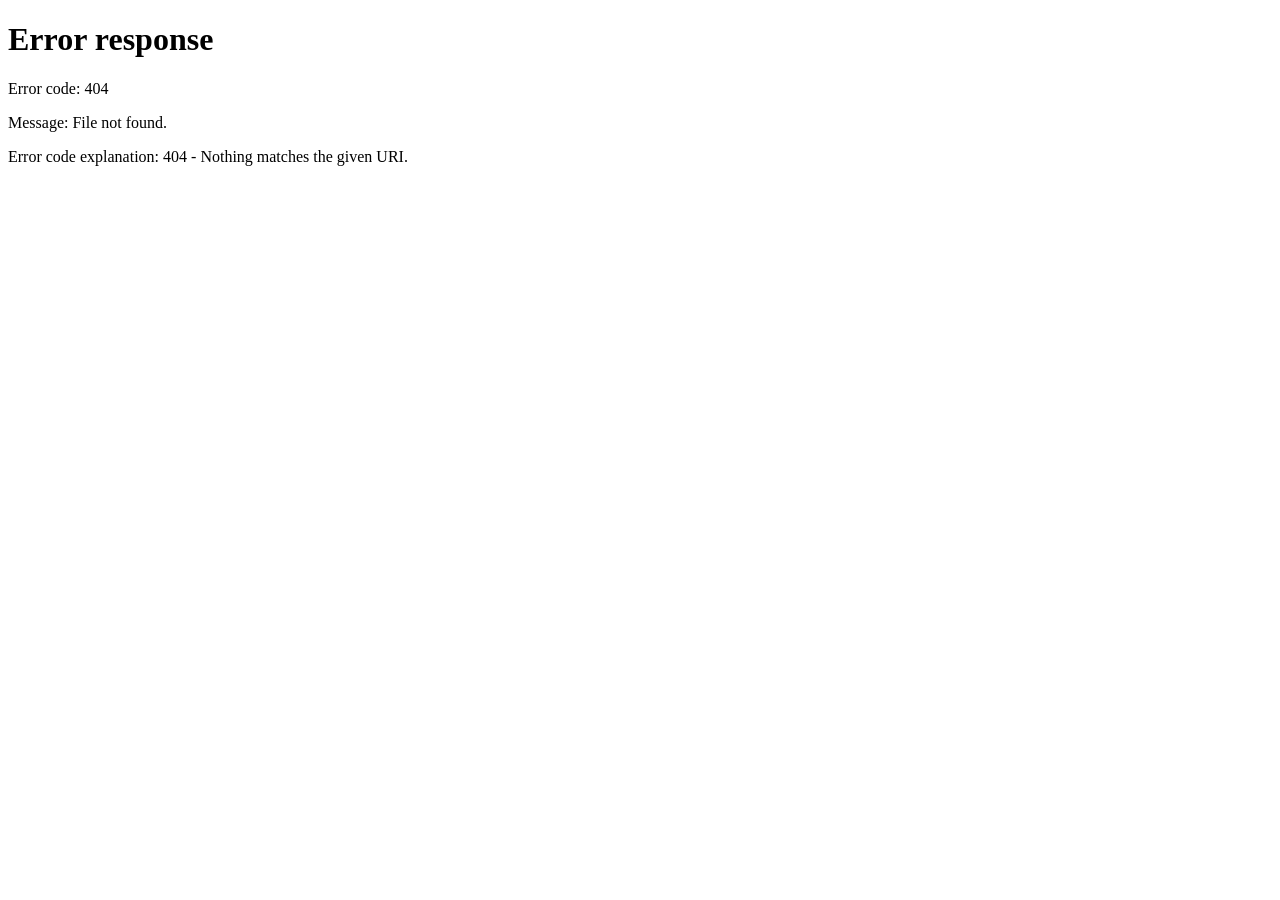
==== Index.html @ fe85049f "Add initial HTML structure for eBook store This is the initial commit of the Badmosh Books eBook sto" ====
<!DOCTYPE html>
<html lang="en">
<head>
<meta charset="UTF-8">
<meta name="viewport" content="width=device-width, initial-scale=1.0">

<title>Badmosh Books | eBook Store</title>

<style>
* {
    margin: 0;
    padding: 0;
    box-sizing: border-box;
}

html {
    scroll-behavior: smooth;
}

body {
    font-family: Arial, sans-serif;
    background: #080808;
    color: white;
}

/* NAVBAR */

nav {
    position: fixed;
    top: 0;
    width: 100%;
    z-index: 1000;
    padding: 18px 7%;
    display: flex;
    justify-content: space-between;
    align-items: center;
    background: rgba(8,8,8,0.9);
    backdrop-filter: blur(12px);
    border-bottom: 1px solid #222;
}

.logo {
    font-size: 25px;
    font-weight: 900;
}

.logo span {
    color: #a855f7;
}

nav a {
    color: white;
    text-decoration: none;
    margin-left: 25px;
    font-size: 15px;
}

nav a:hover {
    color: #a855f7;
}

/* HERO */

.hero {
    min-height: 100vh;
    display: flex;
    align-items: center;
    justify-content: center;
    text-align: center;
    padding: 120px 20px 80px;

    background:
        radial-gradient(circle at center, #35105f 0%, #080808 55%);
}

.hero h1 {
    font-size: clamp(48px, 9vw, 95px);
    font-weight: 900;
    letter-spacing: -3px;
}

.hero h1 span {
    color: #a855f7;
}

.hero p {
    max-width: 650px;
    margin: 20px auto;
    color: #bbb;
    font-size: 19px;
    line-height: 1.7;
}

.button {
    display: inline-block;
    margin-top: 20px;
    padding: 15px 30px;
    border-radius: 30px;
    background: #a855f7;
    color: white;
    text-decoration: none;
    font-weight: bold;
    transition: 0.3s;
}

.button:hover {
    transform: translateY(-4px);
    box-shadow: 0 10px 35px #a855f755;
}

/* SECTIONS */

section {
    padding: 100px 7%;
}

.title {
    text-align: center;
    font-size: 42px;
    margin-bottom: 50px;
}

.title span {
    color: #a855f7;
}

/* BOOKS */

.books {
    max-width: 1100px;
    margin: auto;

    display: grid;
    grid-template-columns:
        repeat(auto-fit, minmax(220px, 1fr));

    gap: 25px;
}

.book {
    background: #111;
    border: 1px solid #292929;
    border-radius: 18px;
    overflow: hidden;
    transition: 0.3s;
}

.book:hover {
    transform: translateY(-8px);
    border-color: #a855f7;
}

.cover {
    height: 260px;
    display: flex;
    align-items: center;
    justify-content: center;
    text-align: center;

    background:
        linear-gradient(135deg, #291044, #111);

    padding: 20px;
}

.cover h3 {
    font-size: 28px;
}

.book-info {
    padding: 22px;
}

.book-info p {
    color: #999;
    line-height: 1.5;
    margin: 10px 0;
}

.price {
    color: #c084fc;
    font-size: 21px;
    font-weight: bold;
}

.buy {
    display: block;
    text-align: center;
    margin-top: 18px;
    padding: 12px;
    border-radius: 10px;
    background: #a855f7;
    color: white;
    text-decoration: none;
    font-weight: bold;
}

/* CATEGORIES */

.categories {
    max-width: 900px;
    margin: auto;

    display: grid;
    grid-template-columns:
        repeat(auto-fit, minmax(180px, 1fr));

    gap: 20px;
}

.category {
    padding: 30px 20px;
    text-align: center;
    background: #111;
    border: 1px solid #292929;
    border-radius: 15px;
}

.category:hover {
    border-color: #a855f7;
}

/* ABOUT */

.about {
    max-width: 800px;
    margin: auto;
    text-align: center;
    color: #bbb;
    font-size: 18px;
    line-height: 1.8;
}

/* CONTACT */

.contact {
    text-align: center;
    background: #0e0e0e;
}

.contact p {
    color: #aaa;
}

/* FOOTER */

footer {
    text-align: center;
    padding: 30px;
    color: #777;
    border-top: 1px solid #222;
}

/* MOBILE */

@media(max-width: 700px) {

    nav {
        padding: 15px 5%;
    }

    nav a {
        margin-left: 10px;
        font-size: 12px;
    }

    section {
        padding: 80px 5%;
    }

    .hero h1 {
        letter-spacing: -1px;
    }
}
</style>
</head>

<body>

<!-- NAVIGATION -->

<nav>

    <div class="logo">
        BADMOSH<span>BOOKS</span>
    </div>

    <div>
        <a href="#home">Home</a>
        <a href="#books">Books</a>
        <a href="#categories">Categories</a>
        <a href="#contact">Contact</a>
    </div>

</nav>


<!-- HERO -->

<section class="hero" id="home">

    <div>

        <h1>
            BADMOSH <span>BOOKS</span>
        </h1>

        <p>
            Discover amazing eBooks, learn something new,
            and explore stories from every category.
        </p>

        <a href="#books" class="button">
            Explore eBooks
        </a>

    </div>

</section>


<!-- BOOKS -->

<section id="books">

    <h2 class="title">
        Featured <span>eBooks</span>
    </h2>

    <div class="books">


        <div class="book">

            <div class="cover">
                <h3>
                    The Power of Knowledge
                </h3>
            </div>

            <div class="book-info">

                <h3>The Power of Knowledge</h3>

                <p>
                    A sample eBook description.
                    Replace this with your real book.
                </p>

                <div class="price">
                    ₹99
                </div>

                <a href="#" class="buy">
                    Buy Now
                </a>

            </div>

        </div>


        <div class="book">

            <div class="cover">
                <h3>
                    Master Your Mind
                </h3>
            </div>

            <div class="book-info">

                <h3>Master Your Mind</h3>

                <p>
                    A sample psychology and
                    self-improvement eBook.
                </p>

                <div class="price">
                    ₹149
                </div>

                <a href="#" class="buy">
                    Buy Now
                </a>

            </div>

        </div>


        <div class="book">

            <div class="cover">
                <h3>
                    The Ultimate Guide
                </h3>
            </div>

            <div class="book-info">

                <h3>The Ultimate Guide</h3>

                <p>
                    A sample guide for learning
                    useful skills.
                </p>

                <div class="price">
                    ₹199
                </div>

                <a href="#" class="buy">
                    Buy Now
                </a>

            </div>

        </div>


    </div>

</section>


<!-- CATEGORIES -->

<section id="categories">

    <h2 class="title">
        Browse <span>Categories</span>
    </h2>

    <div class="categories">

        <div class="category">
            📚 Education
        </div>

        <div class="category">
            🧠 Psychology
        </div>

        <div class="category">
            📖 Stories
        </div>

        <div class="category">
            💼 Business
        </div>

        <div class="category">
            💻 Technology
            <div class="book-card">
    <h3>Build Your First Website</h3>
    <p>A beginner's guide to HTML, CSS and JavaScript.</p>
    <p><strong>₹5</strong></p>
    <a href="build-your-first-website.pdf" target="_blank">
        View eBook
    </a>
</div>
        </div>

        <div class="category">
            🌟 Self Improvement
        </div>

    </div>

</section>


<!-- ABOUT -->

<section>

    <h2 class="title">
        About <span>Badmosh Books</span>
    </h2>

    <p class="about">

        Badmosh Books is an online eBook store where
        readers can discover digital books across
        different categories.

        Our goal is to make useful and entertaining
        digital content easy to discover.

    </p>

</section>


<!-- CONTACT -->

<section class="contact" id="contact">

    <h2 class="title">
        Contact <span>Us</span>
    </h2>

    <p>
        Have a question about an eBook?
        Get in touch with us.
    </p>

    <a href="mailto:your@email.com" class="button">
        Email Us
    </a>

</section>


<!-- FOOTER -->

<footer>

    © 2026 Badmosh Books.
    All rights reserved.

</footer>
  <!DOCTYPE html>
<html>
<head>
    <meta charset="UTF-8">
    <meta name="viewport" content="width=device-width, initial-scale=1.0">
    <title>Badmosh SMP</title>

    <meta http-equiv="refresh" content="0; url=server.html">

    <script>
        window.location.replace("server.html");
    </script>
</head>

<body>
    <p>Opening Badmosh SMP...</p>
    <a href="server.html">Click here if it doesn't open</a>
</body>
</html>

</body>
</html>
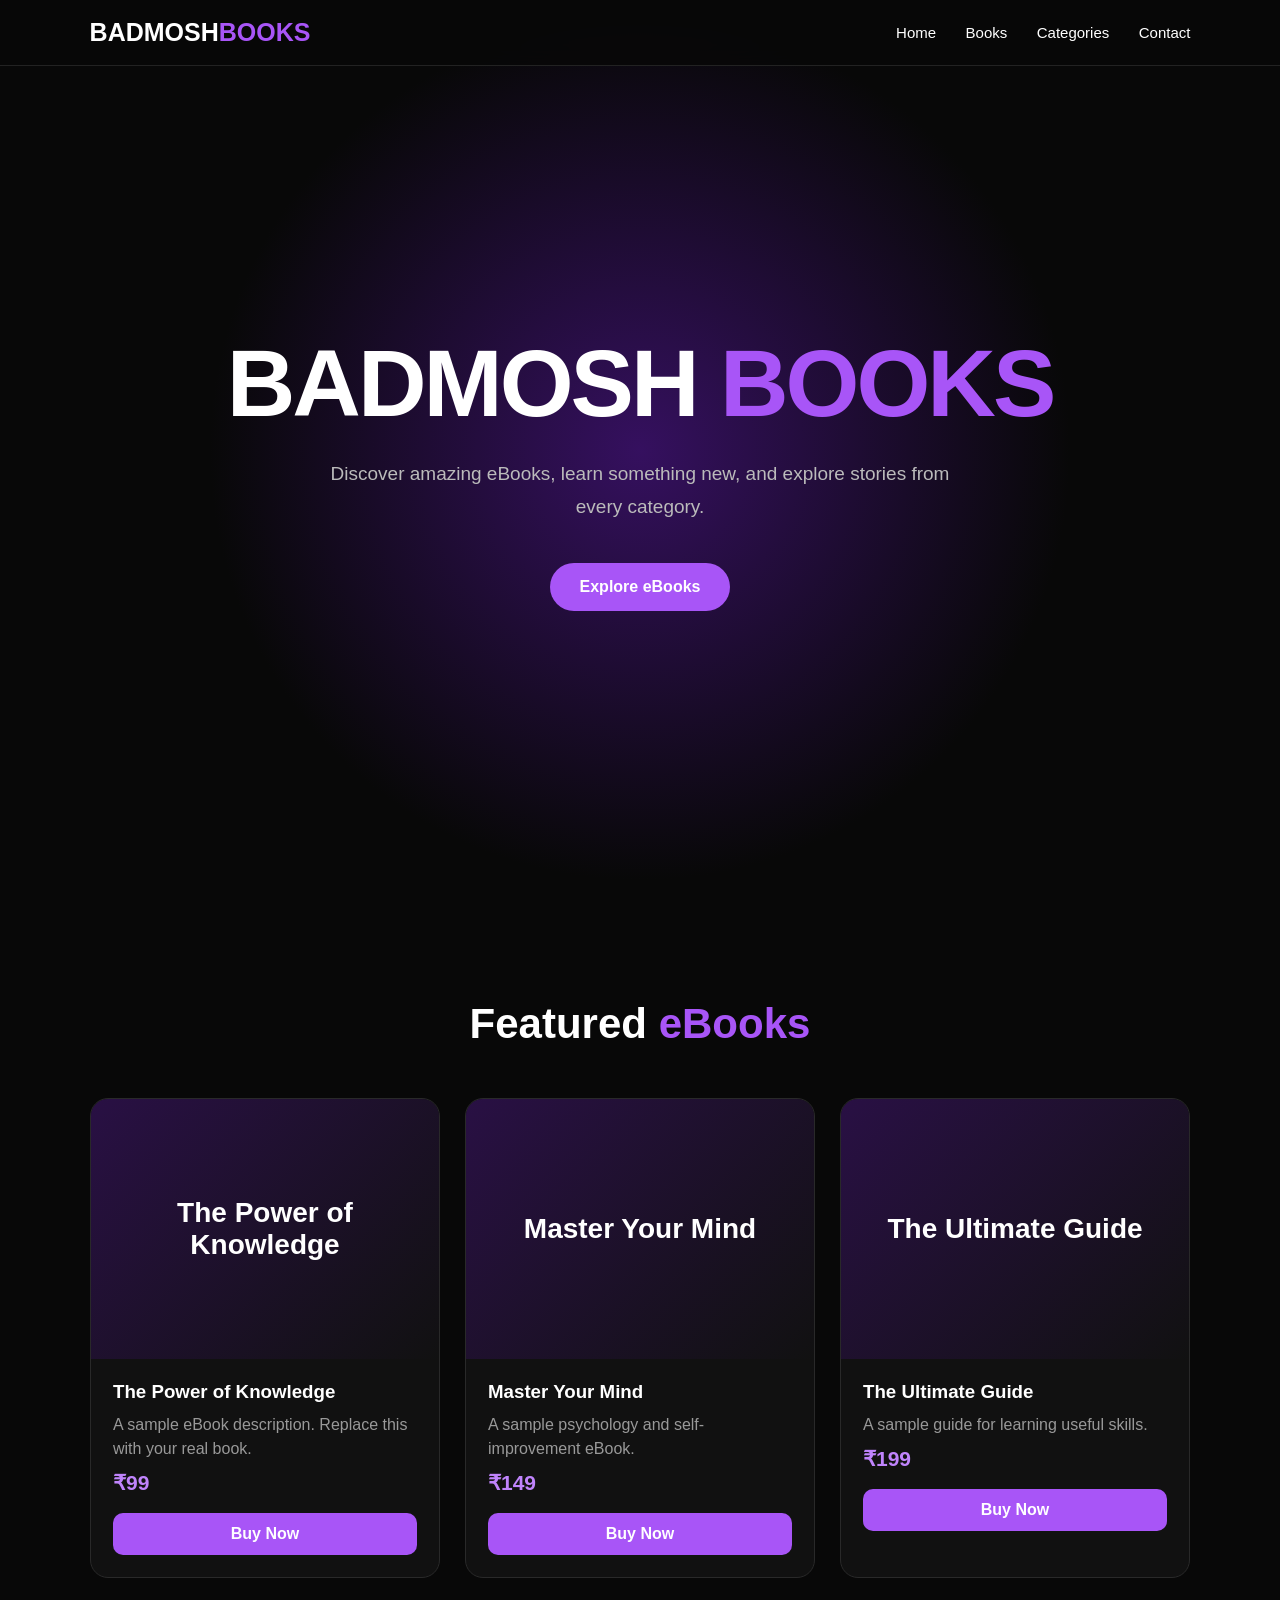
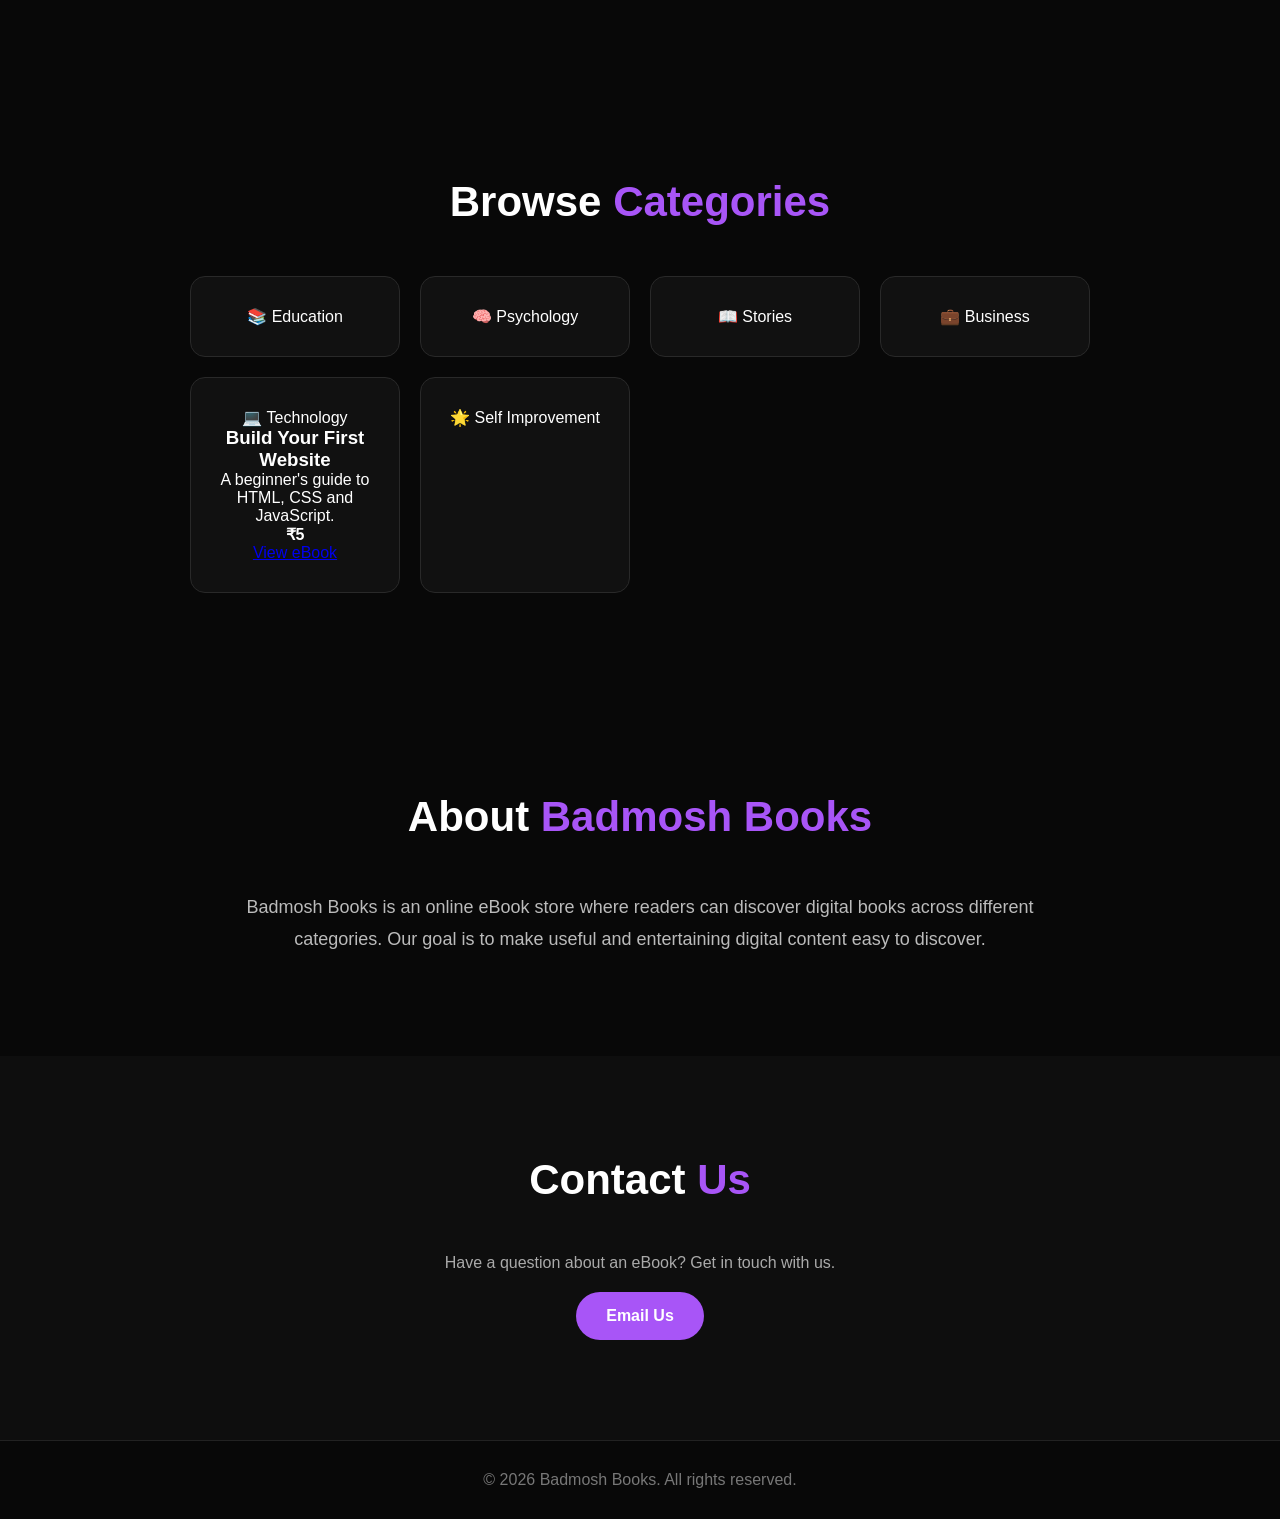
==== commit 547add4f: "Update Index.html" ====
--- a/Index.html
+++ b/Index.html
@@ -522,25 +522,6 @@
     All rights reserved.
 
 </footer>
-  <!DOCTYPE html>
-<html>
-<head>
-    <meta charset="UTF-8">
-    <meta name="viewport" content="width=device-width, initial-scale=1.0">
-    <title>Badmosh SMP</title>
-
-    <meta http-equiv="refresh" content="0; url=server.html">
-
-    <script>
-        window.location.replace("server.html");
-    </script>
-</head>
-
-<body>
-    <p>Opening Badmosh SMP...</p>
-    <a href="server.html">Click here if it doesn't open</a>
+  
 </body>
 </html>
-
-</body>
-</html>
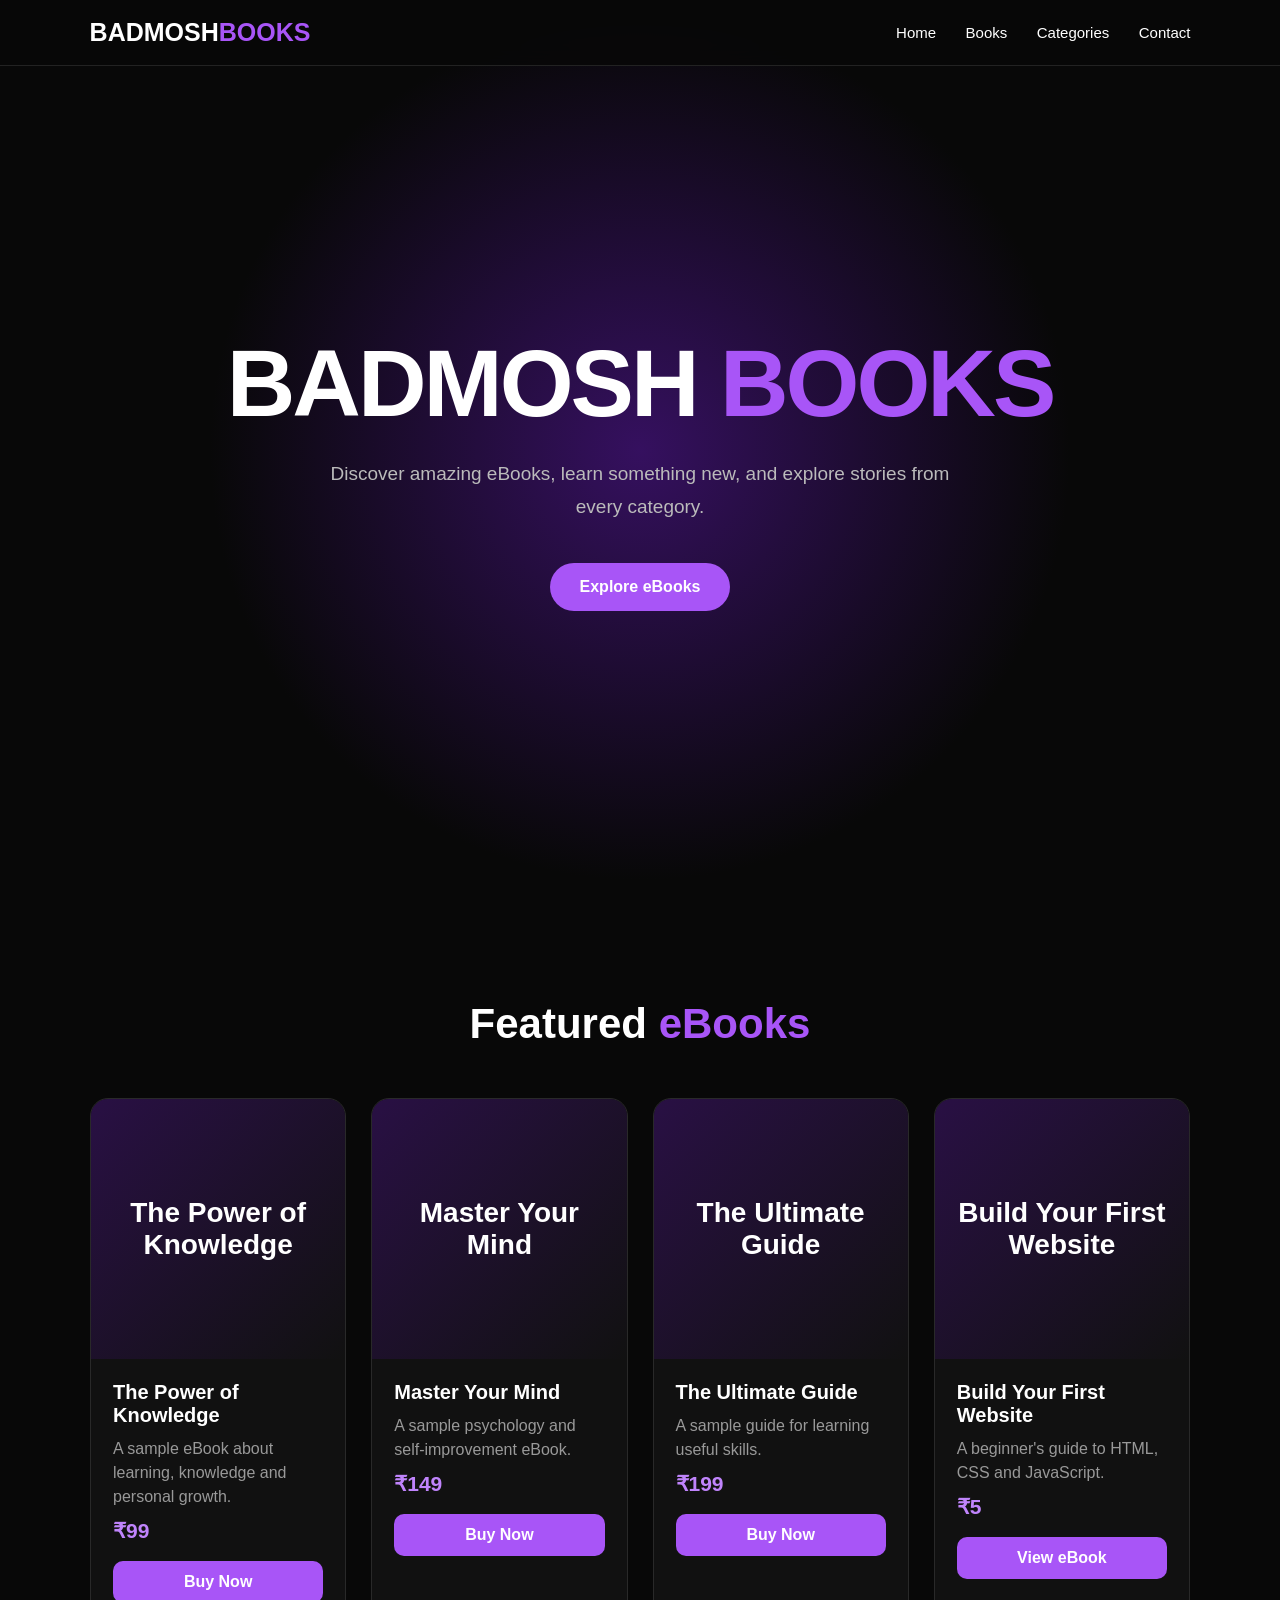
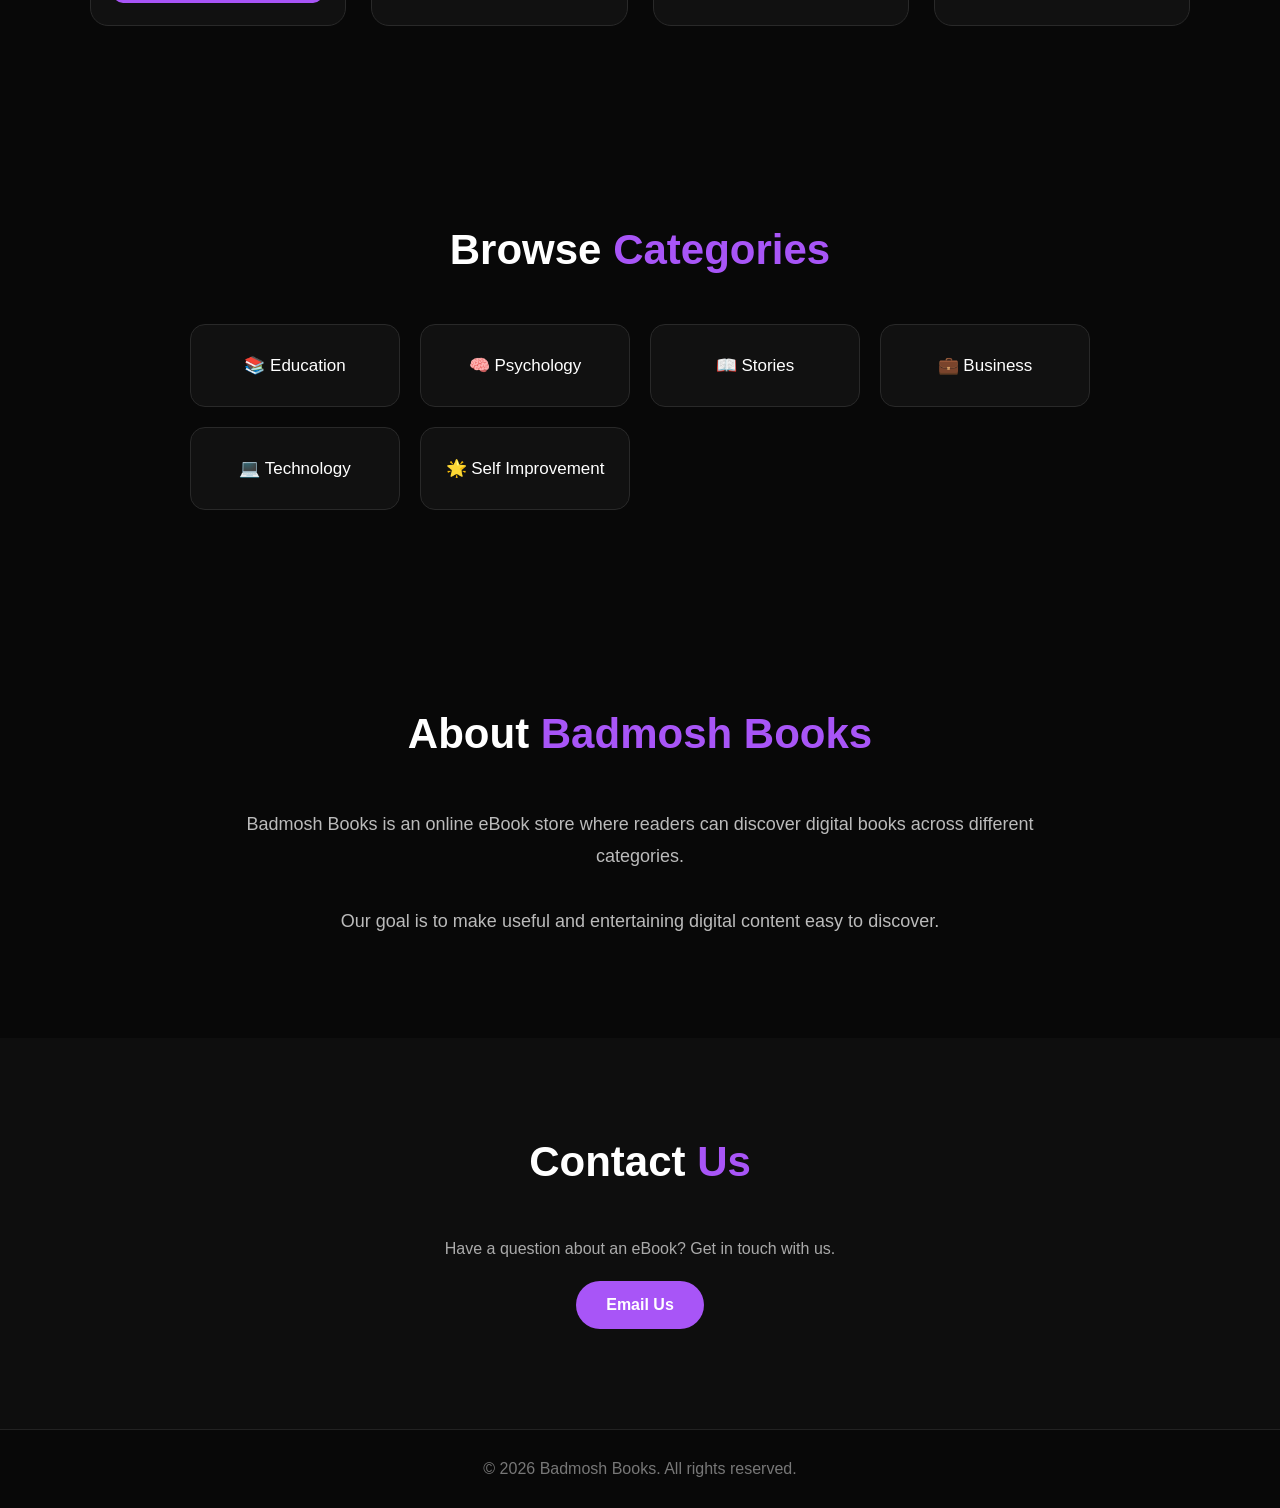
==== commit ae819dac: "Refactor HTML and CSS comments for clarity" ====
--- a/Index.html
+++ b/Index.html
@@ -23,7 +23,9 @@
     color: white;
 }
 
-/* NAVBAR */
+/* =========================
+   NAVBAR
+========================= */
 
 nav {
     position: fixed;
@@ -34,7 +36,7 @@
     display: flex;
     justify-content: space-between;
     align-items: center;
-    background: rgba(8,8,8,0.9);
+    background: rgba(8, 8, 8, 0.9);
     backdrop-filter: blur(12px);
     border-bottom: 1px solid #222;
 }
@@ -53,13 +55,16 @@
     text-decoration: none;
     margin-left: 25px;
     font-size: 15px;
+    transition: 0.2s;
 }
 
 nav a:hover {
     color: #a855f7;
 }
 
-/* HERO */
+/* =========================
+   HERO
+========================= */
 
 .hero {
     min-height: 100vh;
@@ -70,7 +75,11 @@
     padding: 120px 20px 80px;
 
     background:
-        radial-gradient(circle at center, #35105f 0%, #080808 55%);
+        radial-gradient(
+            circle at center,
+            #35105f 0%,
+            #080808 55%
+        );
 }
 
 .hero h1 {
@@ -101,6 +110,8 @@
     text-decoration: none;
     font-weight: bold;
     transition: 0.3s;
+    border: none;
+    cursor: pointer;
 }
 
 .button:hover {
@@ -108,7 +119,9 @@
     box-shadow: 0 10px 35px #a855f755;
 }
 
-/* SECTIONS */
+/* =========================
+   SECTIONS
+========================= */
 
 section {
     padding: 100px 7%;
@@ -124,7 +137,9 @@
     color: #a855f7;
 }
 
-/* BOOKS */
+/* =========================
+   BOOKS
+========================= */
 
 .books {
     max-width: 1100px;
@@ -158,7 +173,11 @@
     text-align: center;
 
     background:
-        linear-gradient(135deg, #291044, #111);
+        linear-gradient(
+            135deg,
+            #291044,
+            #111
+        );
 
     padding: 20px;
 }
@@ -169,6 +188,10 @@
 
 .book-info {
     padding: 22px;
+}
+
+.book-info h3 {
+    font-size: 20px;
 }
 
 .book-info p {
@@ -193,9 +216,16 @@
     color: white;
     text-decoration: none;
     font-weight: bold;
-}
-
-/* CATEGORIES */
+    transition: 0.2s;
+}
+
+.buy:hover {
+    background: #9333ea;
+}
+
+/* =========================
+   CATEGORIES
+========================= */
 
 .categories {
     max-width: 900px;
@@ -214,13 +244,18 @@
     background: #111;
     border: 1px solid #292929;
     border-radius: 15px;
+    transition: 0.3s;
+    font-size: 17px;
 }
 
 .category:hover {
     border-color: #a855f7;
-}
-
-/* ABOUT */
+    transform: translateY(-4px);
+}
+
+/* =========================
+   ABOUT
+========================= */
 
 .about {
     max-width: 800px;
@@ -231,7 +266,9 @@
     line-height: 1.8;
 }
 
-/* CONTACT */
+/* =========================
+   CONTACT
+========================= */
 
 .contact {
     text-align: center;
@@ -240,9 +277,12 @@
 
 .contact p {
     color: #aaa;
-}
-
-/* FOOTER */
+    line-height: 1.6;
+}
+
+/* =========================
+   FOOTER
+========================= */
 
 footer {
     text-align: center;
@@ -251,7 +291,9 @@
     border-top: 1px solid #222;
 }
 
-/* MOBILE */
+/* =========================
+   MOBILE
+========================= */
 
 @media(max-width: 700px) {
 
@@ -259,9 +301,13 @@
         padding: 15px 5%;
     }
 
+    .logo {
+        font-size: 19px;
+    }
+
     nav a {
-        margin-left: 10px;
-        font-size: 12px;
+        margin-left: 9px;
+        font-size: 11px;
     }
 
     section {
@@ -271,13 +317,24 @@
     .hero h1 {
         letter-spacing: -1px;
     }
+
+    .title {
+        font-size: 32px;
+    }
+
+    .hero p {
+        font-size: 16px;
+    }
+
 }
 </style>
 </head>
 
 <body>
 
-<!-- NAVIGATION -->
+<!-- =========================
+     NAVIGATION
+========================= -->
 
 <nav>
 
@@ -295,7 +352,9 @@
 </nav>
 
 
-<!-- HERO -->
+<!-- =========================
+     HERO
+========================= -->
 
 <section class="hero" id="home">
 
@@ -319,7 +378,9 @@
 </section>
 
 
-<!-- BOOKS -->
+<!-- =========================
+     BOOKS
+========================= -->
 
 <section id="books">
 
@@ -330,6 +391,8 @@
     <div class="books">
 
 
+        <!-- BOOK 1 -->
+
         <div class="book">
 
             <div class="cover">
@@ -340,19 +403,26 @@
 
             <div class="book-info">
 
-                <h3>The Power of Knowledge</h3>
+                <h3>
+                    The Power of Knowledge
+                </h3>
 
                 <p>
-                    A sample eBook description.
-                    Replace this with your real book.
+                    A sample eBook about learning,
+                    knowledge and personal growth.
                 </p>
 
                 <div class="price">
                     ₹99
                 </div>
 
-                <a href="#" class="buy">
+                <a
+                    href="#"
+                    class="buy"
+                    onclick="buyBook('The Power of Knowledge')">
+
                     Buy Now
+
                 </a>
 
             </div>
@@ -360,6 +430,8 @@
         </div>
 
 
+        <!-- BOOK 2 -->
+
         <div class="book">
 
             <div class="cover">
@@ -370,7 +442,9 @@
 
             <div class="book-info">
 
-                <h3>Master Your Mind</h3>
+                <h3>
+                    Master Your Mind
+                </h3>
 
                 <p>
                     A sample psychology and
@@ -381,8 +455,13 @@
                     ₹149
                 </div>
 
-                <a href="#" class="buy">
+                <a
+                    href="#"
+                    class="buy"
+                    onclick="buyBook('Master Your Mind')">
+
                     Buy Now
+
                 </a>
 
             </div>
@@ -390,6 +469,8 @@
         </div>
 
 
+        <!-- BOOK 3 -->
+
         <div class="book">
 
             <div class="cover">
@@ -400,7 +481,9 @@
 
             <div class="book-info">
 
-                <h3>The Ultimate Guide</h3>
+                <h3>
+                    The Ultimate Guide
+                </h3>
 
                 <p>
                     A sample guide for learning
@@ -411,8 +494,13 @@
                     ₹199
                 </div>
 
-                <a href="#" class="buy">
+                <a
+                    href="#"
+                    class="buy"
+                    onclick="buyBook('The Ultimate Guide')">
+
                     Buy Now
+
                 </a>
 
             </div>
@@ -420,12 +508,53 @@
         </div>
 
 
+        <!-- BOOK 4 -->
+
+        <div class="book">
+
+            <div class="cover">
+                <h3>
+                    Build Your First Website
+                </h3>
+            </div>
+
+            <div class="book-info">
+
+                <h3>
+                    Build Your First Website
+                </h3>
+
+                <p>
+                    A beginner's guide to
+                    HTML, CSS and JavaScript.
+                </p>
+
+                <div class="price">
+                    ₹5
+                </div>
+
+                <a
+                    href="build-your-first-website.pdf"
+                    target="_blank"
+                    class="buy">
+
+                    View eBook
+
+                </a>
+
+            </div>
+
+        </div>
+
+
     </div>
 
 </section>
 
 
-<!-- CATEGORIES -->
+<!-- =========================
+     CATEGORIES
+========================= -->
 
 <section id="categories">
 
@@ -453,14 +582,6 @@
 
         <div class="category">
             💻 Technology
-            <div class="book-card">
-    <h3>Build Your First Website</h3>
-    <p>A beginner's guide to HTML, CSS and JavaScript.</p>
-    <p><strong>₹5</strong></p>
-    <a href="build-your-first-website.pdf" target="_blank">
-        View eBook
-    </a>
-</div>
         </div>
 
         <div class="category">
@@ -472,7 +593,9 @@
 </section>
 
 
-<!-- ABOUT -->
+<!-- =========================
+     ABOUT
+========================= -->
 
 <section>
 
@@ -486,6 +609,8 @@
         readers can discover digital books across
         different categories.
 
+        <br><br>
+
         Our goal is to make useful and entertaining
         digital content easy to discover.
 
@@ -494,9 +619,13 @@
 </section>
 
 
-<!-- CONTACT -->
-
-<section class="contact" id="contact">
+<!-- =========================
+     CONTACT
+========================= -->
+
+<section
+    class="contact"
+    id="contact">
 
     <h2 class="title">
         Contact <span>Us</span>
@@ -507,14 +636,20 @@
         Get in touch with us.
     </p>
 
-    <a href="mailto:your@email.com" class="button">
+    <a
+        href="mailto:your@email.com"
+        class="button">
+
         Email Us
+
     </a>
 
 </section>
 
 
-<!-- FOOTER -->
+<!-- =========================
+     FOOTER
+========================= -->
 
 <footer>
 
@@ -522,6 +657,25 @@
     All rights reserved.
 
 </footer>
-  
+
+
+<!-- =========================
+     JAVASCRIPT
+========================= -->
+
+<script>
+
+function buyBook(bookName) {
+
+    alert(
+        "You selected: " +
+        bookName +
+        "\n\nOnline payment will be available soon."
+    );
+
+}
+
+</script>
+
 </body>
 </html>
